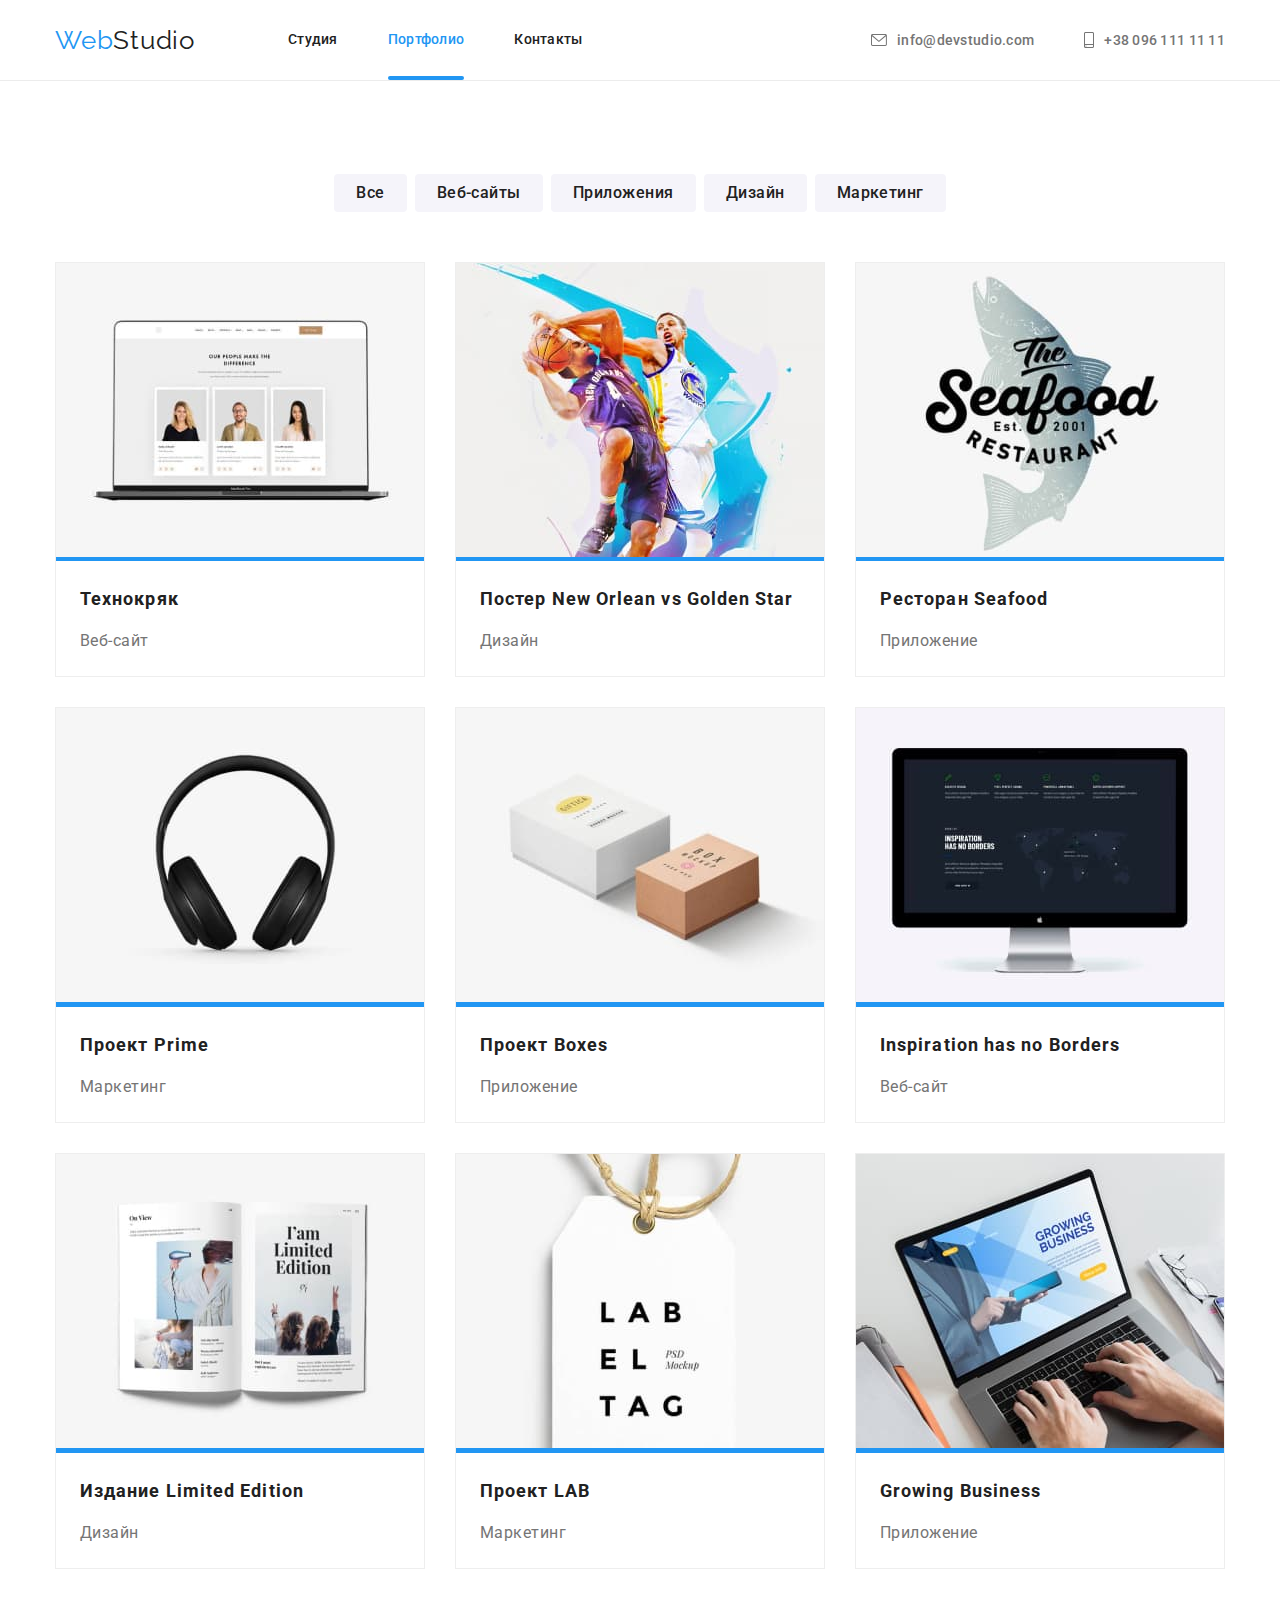
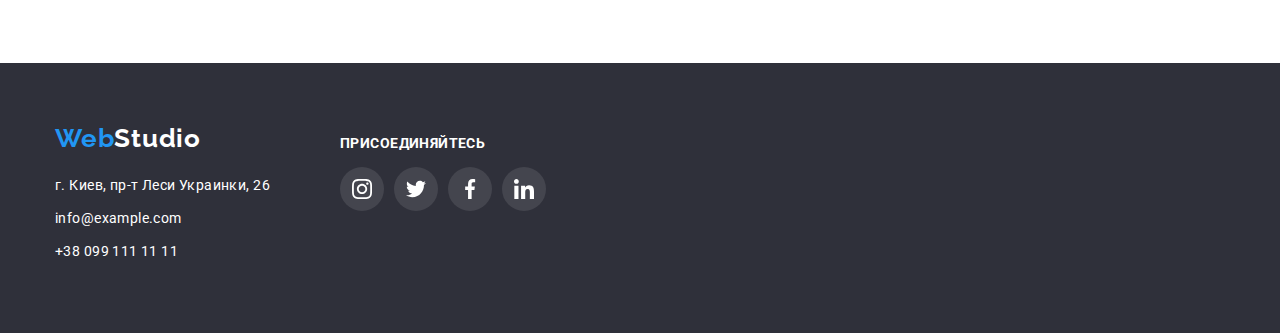
==== portfolio.html @ c2da999d "ДЗ-6 с ДЗ-5" ====
<!DOCTYPE html>
<html lang="ru">

<head>
  <meta charset="UTF-8" />
  <meta http-equiv="X-UA-Compatible" content="IE=edge" />
  <meta name="viewport" content="width=device-width, initial-scale=1.0" />
  <title>Document</title>
  <link rel="preconnect" href="https://fonts.googleapis.com" />
  <link rel="preconnect" href="https://fonts.gstatic.com" crossorigin />
  <link href="https://fonts.googleapis.com/css2?family=Raleway:wght@700&family=Roboto:wght@400;500;700;900&display=swap"
    rel="stylesheet" />
  <link rel="stylesheet"
    href="https://cdnjs.cloudflare.com/ajax/libs/modern-normalize/1.1.0/modern-normalize.min.css" />
  <link rel="stylesheet" href="./css/styles.css" />
</head>

<body class="page">
  <!-- Шапка сайта -->
  <header class="page-header">
    <nav class="container main-nav">
      <a href="./index.html" class="logo"> <span class="logos">Web</span>Studio</a>
      <ul class="site-nav list">
        <li class="lists"><a href="./index.html" class="link">Студия</a></li>
        <li class="lists"><a href="#" class="link current current-line">Портфолио</a></li>
        <li class="lists"><a href="#" class="link">Контакты</a></li>
      </ul>
      <ul class="contacts list">
        <li class="lists">
          <a href="mailto:info@devstudio.com" class="contact">
            <svg class="email-icon" width="16" height="12">
              <use href="./images/icons.svg?v=2#icon-email"></use>
            </svg>info@devstudio.com
          </a>
        </li>
        <li class="lists">
          <a href="tel:+380961111111" class="contact">
            <svg class="phone-icon" width="10" height="16">
              <use href="./images/icons.svg?v=2#icon-phone"></use>
            </svg>+38 096 111 11 11
          </a>
        </li>
      </ul>
    </nav>
  </header>

  <main class="main">
    <!-- Кнопки -->
    <section class="buttons">
      <div class="container">
        <h1 class="buttons-title-hidden">Галерея</h1>
        <ul class="button-items list">
          <li class="button-item">
            <button type="button" class="button primery">Все</button>
          </li>
          <li class="button-item">
            <button type="button" class="button primery">Веб-сайты</button>
          </li>
          <li class="button-item">
            <button type="button" class="button primery">Приложения</button>
          </li>
          <li class="button-item">
            <button type="button" class="button primery">Дизайн</button>
          </li>
          <li class="button-item">
            <button type="button" class="button primery">Маркетинг</button>
          </li>
        </ul>

        <!--Наши работы -->

        <ul class="project-list list">
          <li class="project-item">
            <a href="#">
              <div class="project-solution">
                <img src="./images/технокряк.jpg" alt="ноутбук" width="370" />
                <p class="project-text">Технокряк это современная площадка распространения коронавируса. Компании
                  используют эту платформу для цифрового
                  шпионажа и атак на защищённые сервера конкурентов.</p>
              </div>
              <div class="project-after-item">
                <h2 class="caption" te>Технокряк</h2>
                <p class="lead">Веб-сайт</p>
              </div>
            </a>
          </li>
          <li class="project-item">
            <a href="#">
              <div class="project-solution">
                <img src="./images/постерNEW.jpg" alt="баскетболисты" width="370" />
                <p class="project-text">Технокряк это современная площадка распространения коронавируса. Компании
                  используют эту платформу для цифрового
                  шпионажа и атак на защищённые сервера конкурентов.</p>
              </div>
              <div class="project-after-item">
                <h2 class="caption">Постер New Orlean vs Golden Star</h2>
                <p class="lead">Дизайн</p>
              </div>
            </a>
          </li>
          <li class="project-item">
            <a href="#">
              <div class="project-solution">
                <img src="./images/ресторан.jpg" alt="Рыба" width="370" />
                <p class="project-text">Технокряк это современная площадка распространения коронавируса. Компании
                  используют эту платформу для цифрового
                  шпионажа и атак на защищённые сервера конкурентов.</p>
              </div>
              <div class="project-after-item">
                <h2 class="caption">Ресторан Seafood</h2>
                <p class="lead">Приложение</p>
              </div>
            </a>
          </li>
          <li class="project-item">
            <a href="#">
              <div class="project-solution">
                <img src="./images/проектPrime.jpg" alt="наушники" width="370" />
                <p class="project-text">Технокряк это современная площадка распространения коронавируса. Компании
                  используют эту платформу для цифрового
                  шпионажа и атак на защищённые сервера конкурентов.</p>
              </div>
              <div class="project-after-item">
                <h2 class="caption">Проект Prime</h2>
                <p class="lead">Маркетинг</p>
              </div>
            </a>
          </li>
          <li class="project-item">
            <a href="#">
              <div class="project-solution">
                <img src="./images/проектBoxes.jpg" alt="коробки" width="370" />
                <p class="project-text">Технокряк это современная площадка распространения коронавируса. Компании
                  используют эту платформу для цифрового
                  шпионажа и атак на защищённые сервера конкурентов.</p>
              </div>
              <div class="project-after-item">
                <h2 class="caption">Проект Boxes</h2>
                <p class="lead">Приложение</p>
              </div>
            </a>
          </li>
          <li class="project-item">
            <a href="#">
              <div class="project-solution">
                <img src="./images/inspiration.jpg" alt="макбук" width="370" />
                <p class="project-text">Технокряк это современная площадка распространения коронавируса. Компании
                  используют эту платформу для цифрового
                  шпионажа и атак на защищённые сервера конкурентов.</p>
              </div>
              <div class="project-after-item">
                <h2 class="caption">Inspiration has no Borders</h2>
                <p class="lead">Веб-сайт</p>
              </div>
            </a>
          </li>
          <li class="project-item">
            <a href="#">
              <div class="project-solution">
                <img src="./images/издание.jpg" alt="журнал" width="370" />
                <p class="project-text">Технокряк это современная площадка распространения коронавируса. Компании
                  используют эту платформу для цифрового
                  шпионажа и атак на защищённые сервера конкурентов.</p>
              </div>
              <div class="project-after-item">
                <h2 class="caption">Издание Limited Edition</h2>
                <p class="lead">Дизайн</p>
              </div>
            </a>
          </li>
          <li class="project-item">
            <a href="#">
              <div class="project-solution">
                <img src="./images/проектLab.jpg" alt="бирка" width="370" height="294" />
                <p class="project-text">Технокряк это современная площадка распространения коронавируса. Компании
                  используют эту платформу для цифрового
                  шпионажа и атак на защищённые сервера конкурентов.</p>
              </div>
              <div class="project-after-item">
                <h2 class="caption">Проект LAB</h2>
                <p class="lead">Маркетинг</p>
              </div>
            </a>
          </li>
          <li class="project-item">
            <a href="#">
              <div class="project-solution">
                <img src="./images/growing.jpg" alt="руки на клавиатуре" width="370" />
                <p class="project-text">Технокряк это современная площадка распространения коронавируса. Компании
                  используют эту платформу для цифрового
                  шпионажа и атак на защищённые сервера конкурентов.</p>
              </div>
              <div class="project-after-item">
                <h2 class="caption">Growing Business</h2>
                <p class="lead">Приложение</p>
              </div>
            </a>
          </li>
        </ul>
      </div>
    </section>
  </main>

  <footer class="footer-menu">
    <!-- Подвал -->
    <div class="container footer">
      <div class="footer-container">
        <a href="./index.html" class="footer-logo">
          <span class="logos">Web</span>Studio</a>
        <address class="address">
          <ul class="address-list list">
            <li class="address-item">
              <a href="" class="footer-address">г. Киев, пр-т Леси Украинки, 26</a>
            </li>
            <li class="address-item">
              <a href="mailto:info@example.com" class="footer-contact">info@example.com</a>
            </li>
            <li class="address-item">
              <a href="tel:+380991111111" class="footer-contact">+38 099 111 11 11</a>
            </li>
          </ul>
        </address>
      </div>
      <div class="aside">
        <h3 class="aside-title">Присоединяйтесь</h3>
        <ul class="aside-list list">
          <li class="aside-item">
            <a href="#" class="aside-link">
              <svg class="aside-icon">
                <use href="./images/icons.svg?v=2#icon-instagram"></use>
              </svg>
            </a>
          </li>
          <li class="aside-item">
            <a href="#" class="aside-link">
              <svg class="aside-icon">
                <use href="./images/icons.svg?v=2#icon-twitter"></use>
              </svg>
            </a>
          </li>
          <li class="aside-item">
            <a href="#" class="aside-link">
              <svg class="aside-icon">
                <use href="./images/icons.svg?v=2#icon-facebook"></use>
              </svg>
            </a>
          </li>
          <li class="aside-item">
            <a href="#" class="aside-link">
              <svg class="aside-icon">
                <use href="./images/icons.svg?v=2#icon-linkedin"></use>
              </svg>
            </a>
          </li>
        </ul>
      </div>
  </footer>
</body>

</html>
---- css/styles.css ----
.html {
  box-sizing: border-box;
}

a {
  text-decoration: none;
}

*,
*::before,
*::after {
  /* box-sizing: inherit; */
}

:root {
  --primary-text-color: #212121;
  --secondory-text-color: #757575;
  --text-title-color: #ffffff;
  --accent-color: #2196f3;
  --primary-bg-color: #ffffff;
  --secondary-bg-color: #f5f4fa;
  --top-line-bg-color: #ececec;
  --footer-bg-color: #2f303a;
  --box-project-color: #eeeeee;
  --box-klients-color: #afb1b8;
  --first-social-color: #afb1b8;
  --secondary-social-color: #ffffff;
  --background-social-color: #2196f3;
  --footer-social-color: rgba(255, 255, 255, 0.1);
  --feature-bg-color: rgba(47, 48, 58, 0.8);
  --overlay-modal-color: rgba(0, 0, 0, 0.2);
  --project-bg-color: rgba(33, 150, 243, 0.9);
  --close-icon-color: #000000;
}

.page {
  margin: 0;
  padding-top: 80px;
  font-family: Roboto, sans-serif;
  color: var(--primary-text-color);
}

.container {
  display: block;
  width: 1200px;
  padding-left: 15px;
  padding-right: 15px;
  margin: 0 auto;
}

h1,
h2,
h3,
h4,
h5,
h6,
p,
ul {
  margin-top: 0;
  margin-bottom: 0;
}

button {
  cursor: pointer;
}

.list {
  padding: 0;
  margin: 0;
  list-style: none;
}

/* CSS для imdex.html */

/* Шапка сайта */

.page-header {
  position: fixed;
  width: 100%;
  top: 0;
  left: 0;
  min-height: 80px;
  background-color: var(--primary-bg-color);
  z-index: 1;
}

.main-nav {
  display: flex;
  align-items: center;
}

.logo {
  font-family: Raleway;
  font-size: 26px;
  line-height: 1.19;
  letter-spacing: 0.03em;
  color: var(--primary-text-color);
}

.logos {
  color: var(--accent-color);
}

.site-nav {
  display: flex;
  margin-left: 93px;
}

.site-nav .lists:last-child {
  margin-right: 0;
}

.site-nav .lists + .lists {
  margin-left: 50px;
}

.link {
  position: relative;
}

.link.current-line::after {
  position: absolute;
  left: 0;
  bottom: 0;
  content: "";
  width: 100%;
  height: 4px;
  background-color: var(--accent-color);
  border-radius: 2px;
}

.site-nav .link {
  display: block;
  padding-top: 32px;
  padding-bottom: 32px;

  font-weight: 500;
  font-size: 14px;
  line-height: 1.14;
  letter-spacing: 0.02em;
  color: var(--primary-text-color);

  transition: color 250ms cubic-bezier(0.4, 0, 0.2, 1);
}

.site-nav .link:hover,
.site-nav .link:focus {
  color: var(--accent-color);
}

.site-nav .link.current {
  color: var(--accent-color);
}

.contacts {
  display: flex;
  position: relative;
  align-items: center;
  margin-left: auto;
}

.contacts .lists + .lists {
  margin-left: 50px;
}

.contacts .contact {
  font-weight: 500;
  font-size: 14px;
  line-height: 16px;
  letter-spacing: 0.02em;
  color: var(--secondory-text-color);
}

.email-icon,
.phone-icon {
  margin-right: 10px;
}

.contact {
  display: flex;
  align-items: center;
  justify-content: center;
  fill: var(--secondory-text-color);
  padding: 32px 0px;

  transition: color fill 250ms cubic-bezier(0.4, 0, 0.2, 1),
    fill 250ms cubic-bezier(0.4, 0, 0.2, 1);
}

.contact + .contact {
  margin-right: 10px;
}

.contacts .contact:hover,
.contacts .contact:focus {
  color: var(--accent-color);
}

.contact:hover .email-icon,
.contact:hover .phone-icon,
.contact:focus .email-icon,
.contact:focus .phone-icon {
  fill: var(--accent-color);
}

.page-header {
  border-bottom: 1px solid var(--top-line-bg-color);
}

/* Герой */

.hero {
  padding-top: 200px;
  padding-bottom: 200px;
  text-align: center;
  background-color: var(--footer-bg-color);
  color: var(--text-title-color);
}

.hero-img {
  position: relative;
  display: block;
  max-width: 1600px;
  min-height: 600px;
  margin-right: auto;
  margin-left: auto;
  background: linear-gradient(
      to right,
      rgba(47, 48, 58, 0.4),
      rgba(47, 48, 58, 0.4)
    ),
    url("../images/hero.jpg");
}

.hero-title {
  margin: 0 auto;
  margin-bottom: 30px;
  width: 696px;
  font-weight: 900;
  font-size: 44px;
  line-height: 1.36;
  letter-spacing: 0.06em;
  text-transform: uppercase;
  color: var(--text-title-color);
}

.button {
  display: inline-block;
  border-radius: 4px;
  border: transparent;
  padding: 10px 32px;

  font-family: Roboto;
  font-weight: bold;
  font-size: 16px;
  line-height: 1.9;

  align-items: center;
  text-align: center;
  letter-spacing: 0.06em;
  color: var(--text-title-color);
  background-color: var(--accent-color);
  cursor: pointer;
}

/* Особенности */

.section {
  padding-top: 94px;
  padding-bottom: 94px;
}

.box-icon {
  display: inline-flex;
  justify-content: center;
  align-items: center;
  width: 270px;
  height: 120px;
  background-color: var(--secondary-bg-color);
  background-repeat: no-repeat;
  margin-bottom: 30px;
  border-radius: 4px;
}

.item-icon {
  width: 70px;
  height: 70px;
}

.title {
  margin-bottom: 10px;

  font-style: normal;
  font-weight: bold;
  font-size: 14px;
  line-height: 1.14;
  letter-spacing: 0.03em;
  text-transform: uppercase;
  color: var(--primary-text-color);
}

.text {
  font-style: normal;
  font-weight: normal;
  font-size: 14px;
  line-height: 1.71;
  letter-spacing: 0.03em;
  color: var(--secondory-text-color);
}

.feature-list {
  display: flex;
}

.item {
  width: 270px;
}

.feature-list .item + .item {
  margin-left: 30px;
}

.feature-list .title {
  color: var(--primary-text-color);
}

.feature-list .text {
  color: var(--secondory-text-color);
}
/* Чем мы занимаемся */

.section-work {
  padding-bottom: 94px;
}

.work {
  margin-bottom: 50px;

  font-weight: bold;
  font-size: 36px;
  line-height: 1.17;
  text-align: center;
  letter-spacing: 0.03em;
}

.section-work .work {
  color: var(--primary-text-color);
}

.work-list {
  display: flex;
  justify-content: space-between;
}

.product-apps {
  position: relative;
}

.product-apps::before {
  position: absolute;
  content: "";
  width: 370px;
  height: 70px;
  bottom: 1%;
  background-color: var(--feature-bg-color);
}

.product-apps-text {
  position: absolute;
  bottom: -8%;
  right: 15%;
  width: 270px;
  height: 70px;
  font-weight: bold;
  font-size: 14px;
  line-height: 16px;
  text-align: center;
  letter-spacing: 0.03em;
  text-transform: uppercase;
  color: var(--text-title-color);
}

/* Наша команда */

.user {
  padding-top: 94px;
  padding-bottom: 94px;
  background-color: var(--secondary-bg-color);
}

.galery {
  margin-bottom: 50px;
  font-weight: bold;
  font-size: 36px;
  line-height: 1.16;
  text-align: center;
  letter-spacing: 0.03em;
}

.galery-list {
  display: flex;
  justify-content: space-between;
}

.user .galery {
  color: var(--primary-text-color);
}

.galery-item {
  margin-left: 30px;
  box-shadow: 0px 1px 3px rgba(0, 0, 0, 0.12), 0px 1px 1px rgba(0, 0, 0, 0.14),
    0px 2px 1px rgba(0, 0, 0, 0.2);
  border-radius: 0px 0px 4px 4px;
  background-color: var(--primary-bg-color);
}

.galery-item:nth-last-child(4n) {
  margin-left: 0;
}

.head {
  padding-top: 30px;
}

.headline {
  margin-bottom: 10px;
  font-weight: 500;
  font-size: 16px;
  line-height: 1.19;
  text-align: center;
  letter-spacing: 0.03em;
}

.tagline {
  font-weight: normal;
  font-size: 16px;
  line-height: 1.19;
  text-align: center;
  letter-spacing: 0.03em;
  color: var(--secondory-text-color);
}

.social-list {
  display: flex;
  justify-content: center;
  padding-top: 16px;
  padding-bottom: 30px;
}

.social-item + .social-item {
  margin-left: 10px;
}

.social-link {
  width: 44px;
  height: 44px;
  border-radius: 50%;
  display: flex;
  align-items: center;
  justify-content: center;
  fill: var(--first-social-color);

  transition: fill 250ms cubic-bezier(0.4, 0, 0.2, 1),
    background-color 250ms cubic-bezier(0.4, 0, 0.2, 1);
}

.social-icon {
  width: 20px;
  height: 20px;
}

.social-link:hover,
.social-link:focus {
  background-color: var(--background-social-color);
}

.social-link:hover .social-icon,
.social-link:focus .social-icon {
  fill: var(--secondary-social-color);
}

/* Наши клиенты */

.clients {
  padding-top: 94px;
  padding-bottom: 94px;
}

.clients-title {
  margin-bottom: 50px;
  font-weight: bold;
  font-size: 36px;
  line-height: 1.16;
  text-align: center;
  letter-spacing: 0.03em;
}

.clients-list {
  display: flex;
  position: relative;
  justify-content: space-between;
}

.clients-link {
  display: inline-flex;
  justify-content: center;
  padding: 16px 32px;
  width: 170px;
  height: 92px;
  border-radius: 4px;
  border: 1px solid var(--box-klients-color);
  fill: var(--box-klients-color);

  transition: fill 250ms cubic-bezier(0.4, 0, 0.2, 1),
    border 250ms cubic-bezier(0.4, 0, 0.2, 1);
}

.clients-link {
  margin-left: 30px;
}

.clients-link:last-child {
  margin-left: 0;
}

.clients-link:hover,
.clients-link:focus {
  fill: var(--accent-color);
  border: 1px solid var(--accent-color);
}

/* Подвал */

.footer-menu {
  padding-top: 60px;
  padding-bottom: 60px;
  background-color: var(--footer-bg-color);
}

.footer-logo {
  display: inline-block;
  margin-bottom: 20px;
}

.footer-logo {
  font-family: Raleway;
  font-weight: bold;
  font-size: 26px;
  line-height: 1.19;
  letter-spacing: 0.03em;
  color: var(--primary-text-color);
  color: var(--text-title-color);
}

.address-item {
  margin-bottom: 9px;
}

.address-list {
  margin-right: 70px;
}

.footer-address {
  font-style: normal;
  font-weight: normal;
  font-size: 14px;
  line-height: 1.71;
  letter-spacing: 0.03em;
  color: var(--text-title-color);

  transition: color 250ms cubic-bezier(0.4, 0, 0.2, 1);
}

.footer-contact {
  margin-bottom: 60px;

  font-weight: normal;
  font-style: normal;
  font-size: 14px;
  line-height: 1.71;
  letter-spacing: 0.03em;
  color: var(--text-title-color);

  transition: color 250ms cubic-bezier(0.4, 0, 0.2, 1);
}

.address-list .footer-address:focus,
.address-list .footer-address:hover {
  color: var(--accent-color);
}

.address-list .footer-contact:focus,
.address-list .footer-contact:hover {
  color: var(--accent-color);
}

.footer {
  display: flex;
}

.aside {
  display: block;
  padding-top: 12px;
}

.aside-title {
  font-weight: bold;
  font-size: 14px;
  line-height: 16px;
  letter-spacing: 0.03em;
  text-transform: uppercase;
  color: var(--text-title-color);
}

.aside-list {
  display: flex;
  padding-top: 16px;
}

.aside-item + .aside-item {
  margin-left: 10px;
}

.aside-link {
  display: flex;
  width: 44px;
  height: 44px;
  border-radius: 50%;
  align-items: center;
  justify-content: center;
  fill: var(--secondary-social-color);
  background-color: var(--footer-social-color);

  transition: background-color 250ms cubic-bezier(0.4, 0, 0.2, 1),
    fill 250ms cubic-bezier(0.4, 0, 0.2, 1);
}

.aside-icon {
  width: 20px;
  height: 20px;
}

.aside-link:hover,
.aside-link:focus {
  background-color: var(--background-social-color);
}

.aside-link:hover .aside-icon,
.aside-link:focus .aside-icon {
  fill: var(--secondary-social-color);
}

/* CSS для portfolio.html */

/* Кнопки */

.buttons {
  padding-top: 94px;
  padding-bottom: 94px;
}

.buttons-title-hidden {
  position: absolute;
  white-space: nowrap;
  width: 1px;
  height: 1px;
  overflow: hidden;
  border: 0;
  padding: 0;
  clip: rect(0 0 0 0);
  clip-path: inset(50%);
  margin: -1px;
}

.button-items {
  display: flex;
  justify-content: center;
  margin-bottom: 50px;

  transition: box-shadow 250ms cubic-bezier(0.4, 0, 0.2, 1);
}

.button-items .button-item + .button-item {
  margin-left: 8px;
}

.button.primery {
  padding: 6px 22px;

  font-style: normal;
  font-weight: 500;
  font-size: 16px;
  line-height: 1.6;
  text-align: center;
  letter-spacing: 0.03em;

  transition: color 250ms cubic-bezier(0.4, 0, 0.2, 1),
    background-color 250ms cubic-bezier(0.4, 0, 0.2, 1);
}

.button.primery {
  color: var(--primary-text-color);
  background-color: var(--secondary-bg-color);
}

.button.primery:hover,
.button.primery:focus {
  color: var(--text-title-color);
  background-color: var(--accent-color);
}

.button-item:hover {
  box-shadow: 0px 4px 4px rgba(0, 0, 0, 0.25);
}

/* Наши работы */

.project-list {
  display: flex;
  flex-wrap: wrap;
}

.project-item {
  position: relative;
  width: 370px;
  border: 1px solid var(--box-project-color);
  margin-right: 30px;
  margin-bottom: 30px;

  transition: box-shadow 250ms cubic-bezier(0.4, 0, 0.2, 1);
}

.project-item:hover {
  box-shadow: 0px 1px 1px rgba(0, 0, 0, 0.12), 0px 4px 4px rgba(0, 0, 0, 0.06),
    1px 4px 6px rgba(0, 0, 0, 0.16);
}

.project-after-item {
  padding-top: 20px;
  padding-bottom: 20px;
  padding-left: 24px;
}

.project-item:nth-child(3n) {
  margin-right: 0;
}

.project-item:nth-last-child(-n + 3) {
  margin-bottom: 0;
}

.project-solution {
  position: relative;
  overflow: hidden;
}

.project-text {
  position: absolute;
  display: inline-block;
  top: 0;
  left: 0;
  padding: 63px 24px;
  font-weight: normal;
  font-size: 18px;
  line-height: 1.56;
  letter-spacing: 0.03em;
  color: var(--text-title-color);
  background-color: var(--background-social-color);
  height: 294px;
  transform: translateY(100%);
  transition: transform 250ms cubic-bezier(0.4, 0, 0.2, 1);
  overflow: auto;
}

.project-solution:hover .project-text {
  transform: translateY(0);
}

.caption {
  margin-bottom: 9px;

  font-weight: bold;
  font-size: 18px;
  line-height: 2;
  font-style: normal;
  letter-spacing: 0.06em;
  color: var(--primary-text-color);
}

.lead {
  font-weight: normal;
  font-size: 16px;
  line-height: 1.9;
  letter-spacing: 0.03em;
  color: var(--secondory-text-color);
}

.backdrop {
  position: fixed;
  top: 0;
  left: 0;
  width: 100%;
  height: 100%;
  background-color: var(--overlay-modal-color);

  opacity: 1;
  transition: opacity 250ms cubic-bezier(0.4, 0, 0.2, 1);
}

.backdrop.is-hidden {
  opacity: 0;
  pointer-events: none;
}

.backdrop.is-hidden .modal {
  transform: translate(-50%, -50%) scale(0.9);
}

.modal {
  position: absolute;
  top: 50%;
  left: 50%;
  min-height: 581px;
  min-width: 528px;
  padding: 8px;
  border-radius: 4px;
  background-color: var(--primary-bg-color);

  transform: translate(-50%, -50%) scale(1);
  transition: transform 250ms cubic-bezier(0.4, 0, 0.2, 1);
}

.close-link {
  position: absolute;
  display: flex;
  width: 18px;
  height: 18px;
  margin-left: 490px;
  fill: var(--close-icon-color);
  border: 1px solid rgba(0, 0, 0, 0.1);
  border-radius: 50%;
}
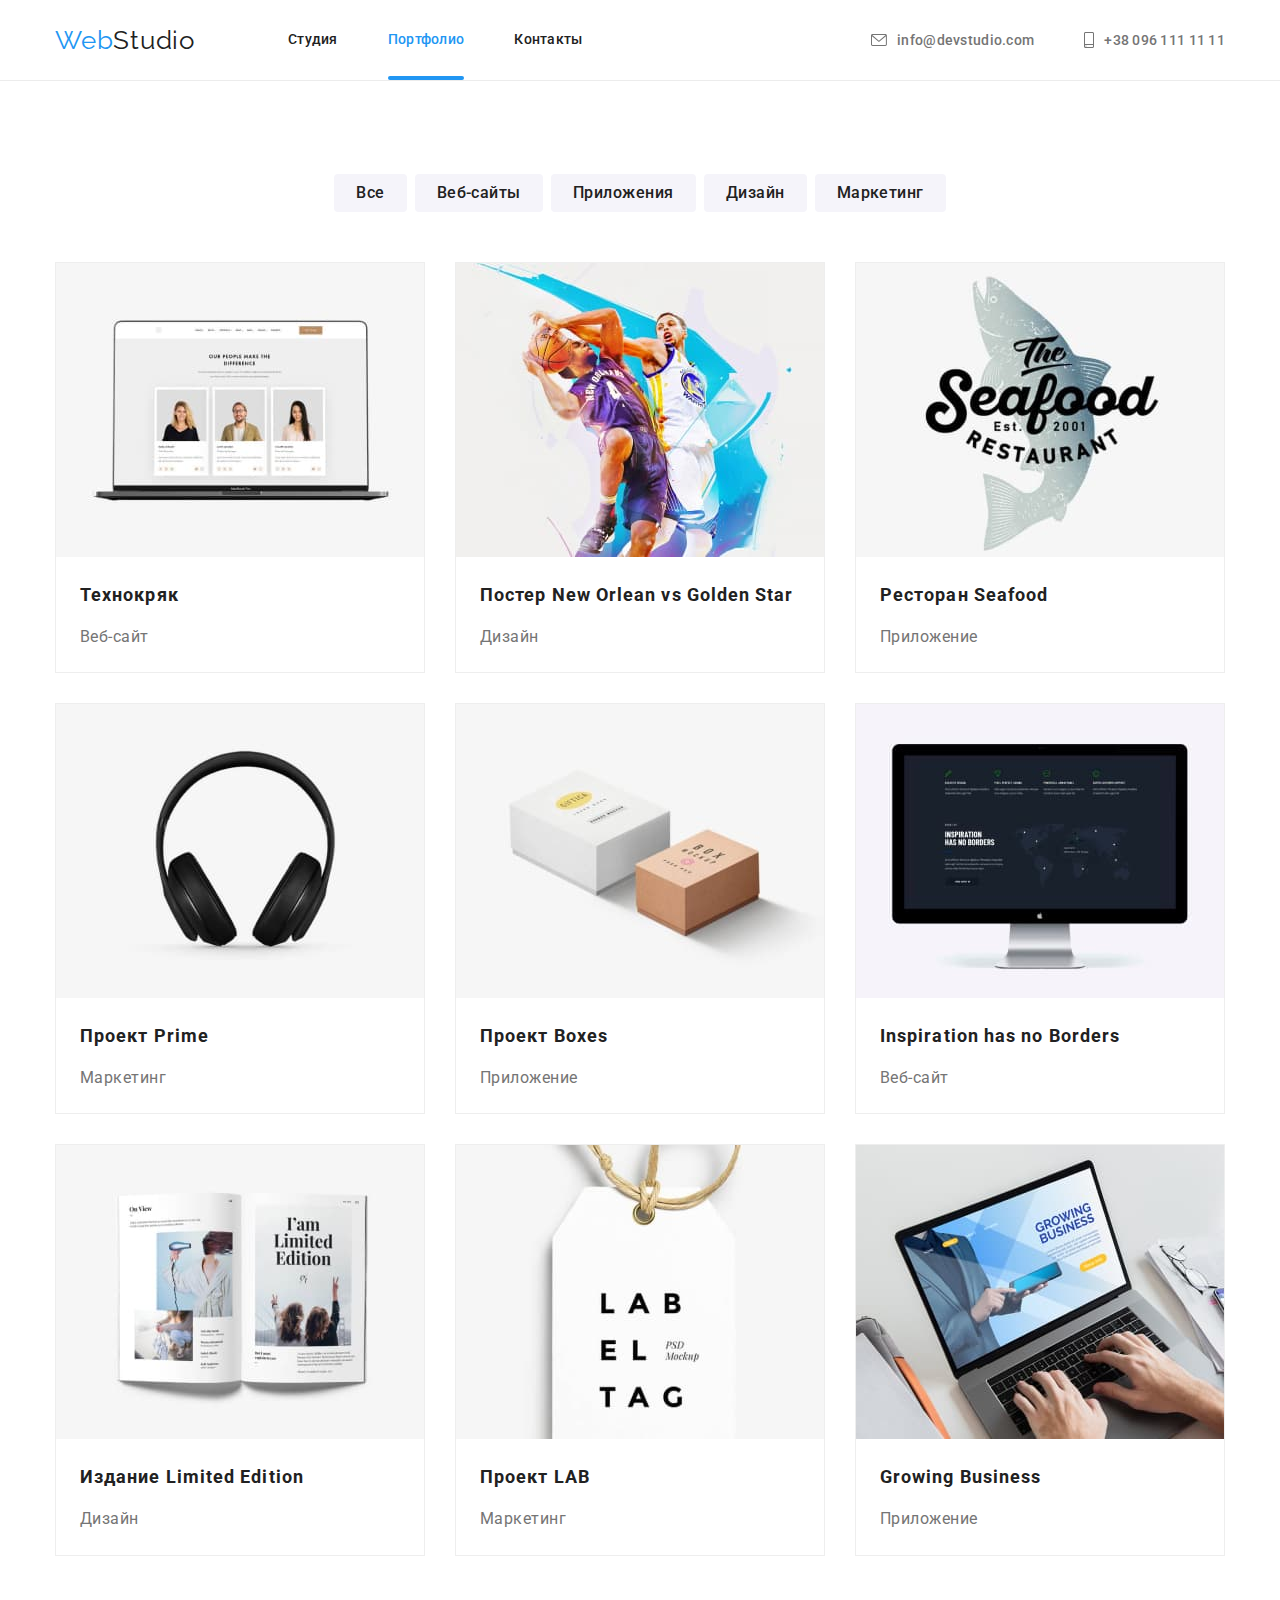
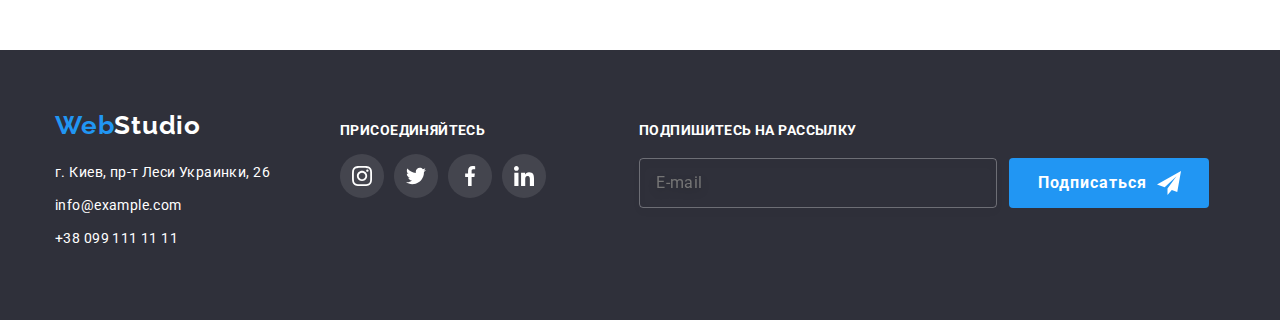
==== commit e8e8dbd0: "ДЗ-финал1" ====
--- a/portfolio.html
+++ b/portfolio.html
@@ -254,6 +254,22 @@
           </li>
         </ul>
       </div>
+      <div class="footer-middle">
+        <h3 class="middle-title">Подпишитесь на рассылку</h3>
+        <form action="middle-form">
+          <div class="middle-field">
+            <label class="middle-label" for="user-email"></label>
+            <input type="text" class="middle-input" name="user-email" placeholder="E-mail" minlength="2"
+              id="user-email" />
+            <div class="middle-submit">
+              <button type="submit" class="button-middle">
+                <svg class="middle-icon" width="24" heidht="24">
+                  <use href="./images/icons.svg?v=2#icon-iconsend"></use>
+                </svg>Подписаться</button>
+            </div>
+          </div>
+        </form>
+      </div>
   </footer>
 </body>
 
--- a/css/styles.css
+++ b/css/styles.css
@@ -17,6 +17,7 @@
   --secondory-text-color: #757575;
   --text-title-color: #ffffff;
   --accent-color: #2196f3;
+  --accent-shadow-color: rgba(0, 0, 0, 0.15);
   --primary-bg-color: #ffffff;
   --secondary-bg-color: #f5f4fa;
   --top-line-bg-color: #ececec;
@@ -64,12 +65,28 @@
   cursor: pointer;
 }
 
+img {
+  display: block;
+}
+
 .list {
   padding: 0;
   margin: 0;
   list-style: none;
 }
 
+.visually-hidden {
+  position: absolute;
+  white-space: nowrap;
+  width: 1px;
+  height: 1px;
+  overflow: hidden;
+  border: 0;
+  padding: 0;
+  clip: rect(0 0 0 0);
+  clip-path: inset(50%);
+  margin: -1px;
+}
 /* CSS для imdex.html */
 
 /* Шапка сайта */
@@ -261,6 +278,7 @@
   color: var(--text-title-color);
   background-color: var(--accent-color);
   cursor: pointer;
+  box-shadow: 0px 4px 4px var(--accent-shadow);
 }
 
 /* Особенности */
@@ -601,9 +619,11 @@
 .aside {
   display: block;
   padding-top: 12px;
-}
-
-.aside-title {
+  margin-right: 93px;
+}
+
+.aside-title,
+.middle-title {
   font-weight: bold;
   font-size: 14px;
   line-height: 16px;
@@ -648,6 +668,72 @@
 .aside-link:hover .aside-icon,
 .aside-link:focus .aside-icon {
   fill: var(--secondary-social-color);
+}
+
+.middle-title {
+  padding-top: 12px;
+  margin-bottom: 20px;
+}
+
+.button-middle {
+  display: flex;
+  flex-direction: row-reverse;
+  padding: 10px 62px 10px 29px;
+}
+
+.button-middle {
+  display: flex;
+  align-items: center;
+  text-align: center;
+  font-weight: bold;
+  font-size: 16px;
+  line-height: 1.85;
+  border-radius: 4px;
+  border: transparent;
+  letter-spacing: 0.06em;
+  color: var(--text-title-color);
+  background-color: var(--accent-color);
+  position: relative;
+  width: 200px;
+  height: 50px;
+  margin-right: 10px;
+  box-sizing: border-box;
+}
+
+.middle-field {
+  display: flex;
+}
+
+.middle-submit {
+  position: relative;
+}
+
+.middle-icon {
+  position: absolute;
+  right: 28px;
+  top: 50%;
+  transform: translateY(-50%);
+}
+
+.middle-input {
+  font-size: 16px;
+  line-height: 20px;
+  width: 358px;
+  height: 50px;
+  margin-right: 12px;
+  padding-left: 16px;
+  border-radius: 5px;
+  outline: none;
+  letter-spacing: 0.03em;
+  color: rgba(255, 255, 255, 0.6);
+  border: 1px solid rgba(255, 255, 255, 0.3);
+  box-sizing: border-box;
+  filter: drop-shadow(0px 4px 4px rgba(0, 0, 0, 0.15));
+  border-radius: 4px;
+  background-color: transparent;
+
+  transition: color 250ms cubic-bezier(0.4, 0, 0.2, 1) border 250ms
+    cubic-bezier(0.4, 0, 0.2, 1) filter 250ms cubic-bezier(0.4, 0, 0.2, 1);
 }
 
 /* CSS для portfolio.html */
@@ -694,8 +780,8 @@
   text-align: center;
   letter-spacing: 0.03em;
 
-  transition: color 250ms cubic-bezier(0.4, 0, 0.2, 1),
-    background-color 250ms cubic-bezier(0.4, 0, 0.2, 1);
+  transition: color 250ms cubic-bezier(0.4, 0, 0.2, 1) background-color 250ms
+    cubic-bezier(0.4, 0, 0.2, 1);
 }
 
 .button.primery {
@@ -768,6 +854,7 @@
   background-color: var(--background-social-color);
   height: 294px;
   transform: translateY(100%);
+
   transition: transform 250ms cubic-bezier(0.4, 0, 0.2, 1);
   overflow: auto;
 }
@@ -799,8 +886,8 @@
   position: fixed;
   top: 0;
   left: 0;
-  width: 100%;
-  height: 100%;
+  width: 100vw;
+  height: 100vh;
   background-color: var(--overlay-modal-color);
 
   opacity: 1;
@@ -822,7 +909,7 @@
   left: 50%;
   min-height: 581px;
   min-width: 528px;
-  padding: 8px;
+  padding: 40px;
   border-radius: 4px;
   background-color: var(--primary-bg-color);
 
@@ -830,13 +917,160 @@
   transition: transform 250ms cubic-bezier(0.4, 0, 0.2, 1);
 }
 
+.button-modal {
+  font-weight: bold;
+  font-size: 16px;
+  line-height: 1.85;
+  padding: 10px 55px 10px 56px;
+  display: flex;
+  align-items: center;
+  text-align: center;
+  border-radius: 4px;
+  border: transparent;
+  letter-spacing: 0.06em;
+  color: var(--text-title-color);
+  background-color: var(--accent-color);
+  margin-left: 130px;
+}
+
 .close-link {
   position: absolute;
   display: flex;
+  justify-content: center;
+  align-items: center;
+  width: 30px;
+  height: 30px;
+  top: 8px;
+  right: 8px;
+  border-radius: 50%;
+  fill: var(--close-icon-color);
+  background-color: transparent;
+  border: 1px solid rgba(0, 0, 0, 0.1);
+
+  transition: fill 250ms cubic-bezier(0.4, 0, 0.2, 1);
+}
+
+.close-icon {
   width: 18px;
   height: 18px;
-  margin-left: 490px;
-  fill: var(--close-icon-color);
-  border: 1px solid rgba(0, 0, 0, 0.1);
-  border-radius: 50%;
-}
+}
+
+.close-link:focus .close-icon {
+  fill: var(--accent-color);
+}
+
+.modal-title {
+  margin-bottom: 12px;
+  font-weight: bold;
+  font-size: 20px;
+  line-height: 23px;
+  text-align: center;
+  letter-spacing: 0.03em;
+  color: #212121;
+}
+
+.modal-field {
+  margin-bottom: 10px;
+}
+
+.modal-label {
+  font-weight: normal;
+  font-size: 12px;
+  line-height: 1.67;
+  letter-spacing: 0.01em;
+  color: #757575;
+}
+
+.input-wrapper {
+  position: relative;
+}
+
+.modal-input:focus {
+  border-color: var(--accent-color);
+}
+
+.modal-input:focus + .modal-icon {
+  fill: var(--accent-color);
+}
+
+.modal-input,
+.modal-text {
+  width: 100%;
+  height: 40px;
+  border-radius: 5px;
+  outline: none;
+  border: 1px solid rgba(33, 33, 33, 0.2);
+  background-color: transparent;
+  padding-left: 42px;
+  padding-right: 20px;
+
+  transition: border color 250ms cubic-bezier(0.4, 0, 0.2, 1) fill 250ms
+    cubic-bezier(0.4, 0, 0.2, 1);
+}
+
+.modal-text {
+  height: 100px;
+  padding-bottom: 10px;
+  padding-top: 10px;
+  margin-bottom: 10px;
+  resize: none;
+}
+
+.modal-icon {
+  position: absolute;
+  left: 15px;
+  top: 20px;
+  transform: translateY(-50%);
+}
+
+.modal-check-text {
+  font-weight: normal;
+  font-size: 14px;
+  line-height: 1.71;
+  letter-spacing: 0.03em;
+  margin-bottom: 20px;
+  color: #757575;
+}
+
+.check-icon {
+  position: absolute;
+  fill: transparent;
+}
+
+.policy {
+  margin-bottom: 40px;
+}
+
+.modal-check-text {
+  padding-left: 20px;
+}
+
+.modal-check-text span {
+  font-size: 14px;
+  line-height: 1.71;
+  letter-spacing: 0.03em;
+  width: 15px;
+  height: 15px;
+  border: 2px solid #303030;
+  border-radius: 2px;
+  margin-right: 5px;
+
+  display: inline-flex;
+  align-items: centcenter;
+  justify-content: center;
+  color: #757575;
+}
+
+.check-policy {
+  text-decoration: underline;
+  color: var(--accent-color);
+}
+
+.modal-check:checked + .modal-check-text span {
+  background-color: var(--accent-color);
+  border: none;
+}
+
+.modal-check:checked + .modal-check-text svg {
+  fill: #ffffff;
+}
